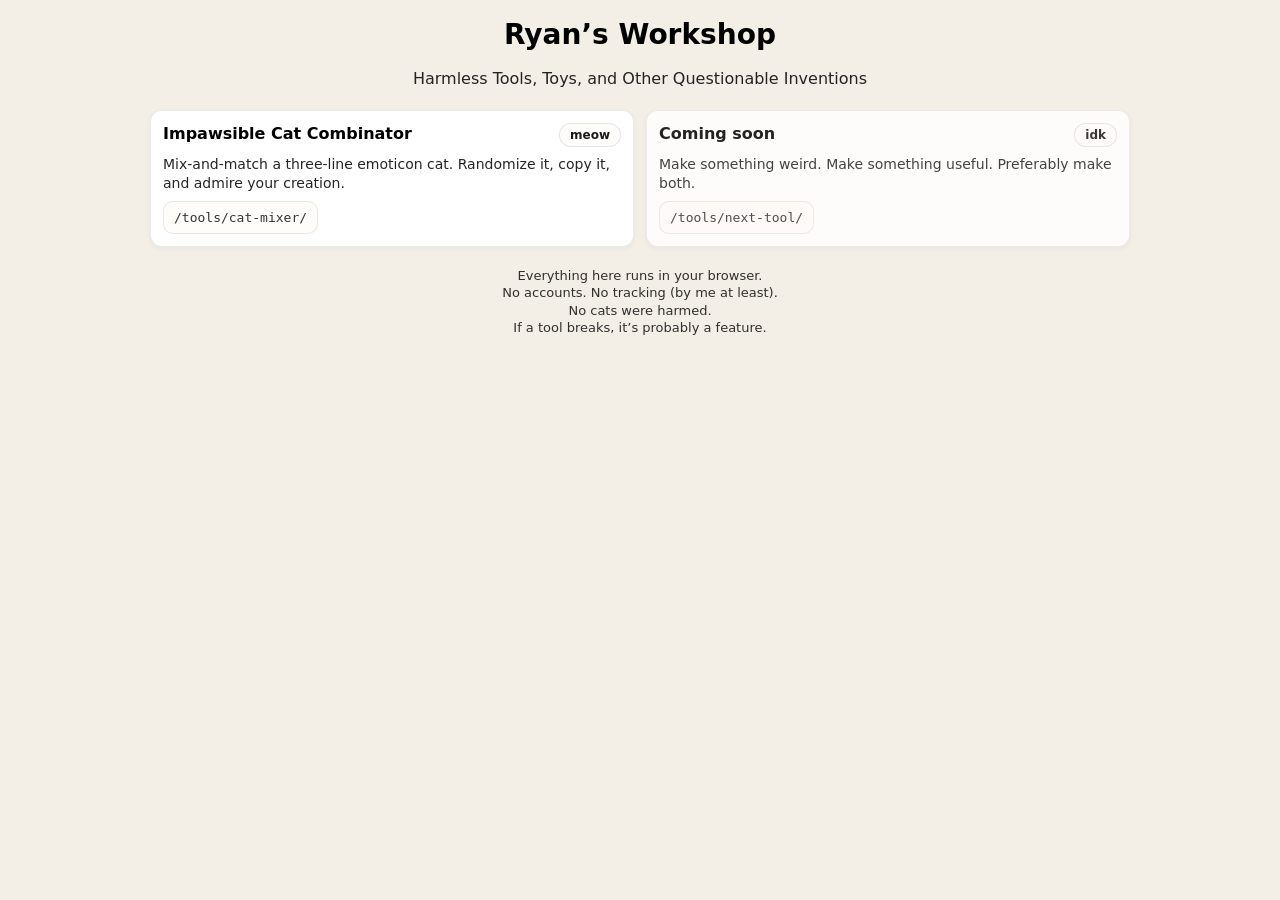
==== index.html @ 5ebf8dc2 "Link favicon in head" ====
<!doctype html>
<html lang="en">
<head>
  <meta charset="utf-8" />
  <link rel="icon" href="/favicon.ico" sizes="any">
<link rel="icon" type="image/png" sizes="32x32" href="/favicon-32x32.png">
<link rel="icon" type="image/png" sizes="16x16" href="/favicon-16x16.png">
  <link rel="manifest" href="/site.webmanifest">
  <meta name="viewport" content="width=device-width,initial-scale=1" />
  <title>Ryan’s Workshop</title>
  <link rel="stylesheet" href="/assets/site.css">
  <style>
  h1 { margin: 0 0 4px 0; font-size: 28px; text-align: center; }
  .subtitle { margin: 0 0 8px 0; opacity: .85; text-align: center; }

  .tools {
    width: 100%;
    display: grid;
    grid-template-columns: 1fr 1fr;
    gap: 12px;
  }

  /* Uses shared .card from site.css; this adds homepage-specific behavior */
  .toolCard {
    text-decoration: none;
    color: inherit;
    display: grid;
    gap: 8px;
    cursor: pointer;
  }

  .toolCard:active { transform: translateY(1px); }

  .toolCard:hover {
    outline: 2px solid rgba(0,0,0,0.06);
  }

  .cardTitle {
    font-size: 16px;
    font-weight: 650;
    margin: 0;
    display: flex;
    align-items: baseline;
    justify-content: space-between;
    gap: 10px;
    flex-wrap: wrap;
  }

  .pill {
    font-size: 12px;
    padding: 4px 10px;
    border-radius: 999px;
    border: 1px solid rgba(0,0,0,0.10);
    background: #fffdfa;
    opacity: .9;
    white-space: nowrap;
  }

  .desc {
    margin: 0;
    opacity: .85;
    line-height: 1.35;
    font-size: 14px;
  }

  .url {
    margin: 0;
    font-family: ui-monospace, SFMono-Regular, Menlo, Consolas, monospace;
    font-size: 13px;
    opacity: .8;
    background: #fffdfa;
    border: 1px solid rgba(0,0,0,0.10);
    border-radius: 10px;
    padding: 8px 10px;
    width: fit-content;
    max-width: 100%;
    overflow: hidden;
    text-overflow: ellipsis;
  }

  .hint {
    font-size: 13px;
    opacity: .8;
    line-height: 1.35;
    text-align: center;
    margin-top: 6px;
  }

  /* Placeholder should not behave like a link */
  .disabled {
    cursor: default;
    opacity: 0.85;
  }
  .disabled:hover { outline: none; }
  .disabled:active { transform: none; }

  /* Phones: stack cards */
  @media (max-width: 720px) {
    h1 { font-size: 24px; }
    .tools { grid-template-columns: 1fr; }
    .hint { font-size: 12px; line-height: 1.25; }
  }

  @media (prefers-reduced-motion: reduce) {
    .toolCard:active { transform: none; }
  }
</style>

</head>
<body>
  <div class="wrap">
    <h1>Ryan’s Workshop</h1>
    <p class="subtitle">Harmless Tools, Toys, and Other Questionable Inventions</p>

    <div class="tools">
      <!-- Tool #1 (Cat Combinator) -->
      <a class="card toolCard" href="/tools/cat-mixer/" aria-label="Open Impawsible Cat Combinator">
        <div class="cardTitle">
          <span>Impawsible Cat Combinator</span>
          <span class="pill">meow</span>
        </div>
        <p class="desc">Mix-and-match a three-line emoticon cat. Randomize it, copy it, and admire your creation.</p>
        <p class="url">/tools/cat-mixer/</p>
      </a>

      <!-- Tool #2 (placeholder) -->
      <div class="card toolCard disabled" role="note" aria-label="Coming soon">
        <div class="cardTitle">
          <span>Coming soon</span>
          <span class="pill">idk</span>
        </div>
        <p class="desc">Make something weird. Make something useful. Preferably make both.</p>
        <p class="url">/tools/next-tool/</p>
      </div>
    </div>

    <div class="hint">
      Everything here runs in your browser.<br/>
      No accounts. No tracking (by me at least).<br/>
      No cats were harmed.<br/>
      If a tool breaks, it’s probably a feature.
    </div>
  </div>
</body>
</html>
---- assets/site.css ----
:root {
  font-family: system-ui, Segoe UI, Roboto, Arial, sans-serif;
}

/* A slightly nicer baseline */
* { box-sizing: border-box; }

body {
  margin: 18px;
  background: #f3efe6; /* warm, easy-on-the-eyes sepia */
}

/* Common centered page container */
.wrap {
  max-width: 980px;
  display: grid;
  gap: 14px;
  margin: 0 auto;
  justify-items: center;
}

/* Default headings (pages can override locally) */
h1 {
  margin: 0 0 10px 0;
  font-size: 28px;
  text-align: center;
}

/* Back-to-home link (you still add the <a> in each page’s HTML) */
.homeLink {
  align-self: flex-start;
  text-decoration: none;
  font-size: 14px;
  opacity: 0.85;
  margin-bottom: 4px;
}
.homeLink:hover { text-decoration: underline; }

/* Reusable soft card styling for tiles/panels */
.card {
  background: #fff;
  border: 1px solid rgba(0,0,0,0.08);
  border-radius: 12px;
  box-shadow: 0 2px 6px rgba(0,0,0,0.04);
  padding: 12px;
}

/* Helpful baseline for code-ish text blocks across tools */
pre, code {
  font-family: ui-monospace, SFMono-Regular, Menlo, Consolas, monospace;
}

/* Mobile-friendly tweaks */
@media (max-width: 720px) {
  body { margin: 10px; }  /* closer to your newer compact layout */
  .wrap { gap: 10px; }
  h1 { font-size: 24px; }
}

/* Optional: reduce motion when user prefers it */
@media (prefers-reduced-motion: reduce) {
  /* put reduced-motion overrides here if you add animations later */
}
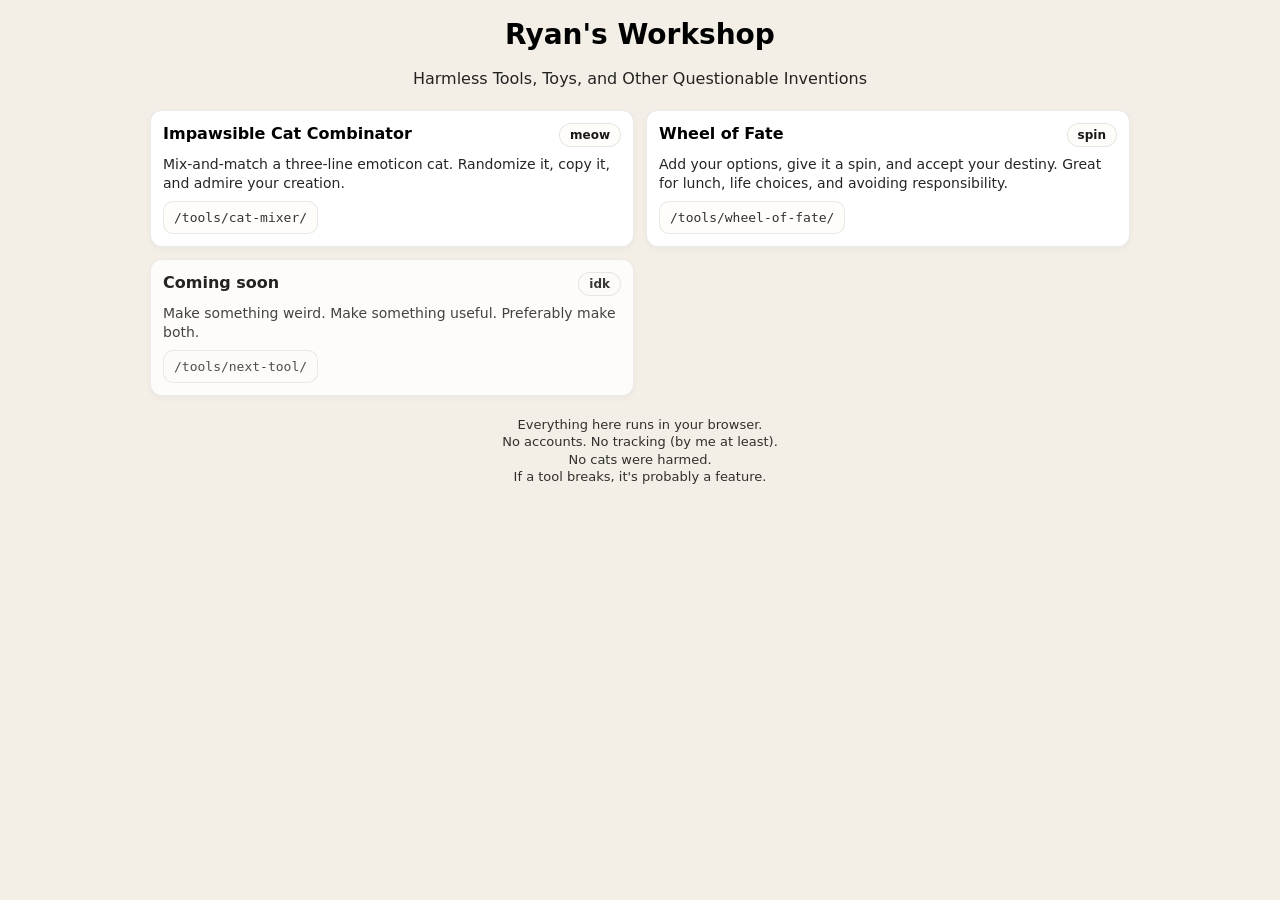
==== commit 179424b6: "Update homepage to include card for wheel of fate" ====
--- a/index.html
+++ b/index.html
@@ -3,23 +3,21 @@
 <head>
   <meta charset="utf-8" />
   <link rel="icon" href="/favicon.ico" sizes="any">
-<link rel="icon" type="image/png" sizes="32x32" href="/favicon-32x32.png">
-<link rel="icon" type="image/png" sizes="16x16" href="/favicon-16x16.png">
+  <link rel="icon" type="image/png" sizes="32x32" href="/favicon-32x32.png">
+  <link rel="icon" type="image/png" sizes="16x16" href="/favicon-16x16.png">
   <link rel="manifest" href="/site.webmanifest">
   <meta name="viewport" content="width=device-width,initial-scale=1" />
-  <title>Ryan’s Workshop</title>
+  <title>Ryan's Workshop</title>
   <link rel="stylesheet" href="/assets/site.css">
   <style>
   h1 { margin: 0 0 4px 0; font-size: 28px; text-align: center; }
   .subtitle { margin: 0 0 8px 0; opacity: .85; text-align: center; }
-
   .tools {
     width: 100%;
     display: grid;
     grid-template-columns: 1fr 1fr;
     gap: 12px;
   }
-
   /* Uses shared .card from site.css; this adds homepage-specific behavior */
   .toolCard {
     text-decoration: none;
@@ -28,13 +26,10 @@
     gap: 8px;
     cursor: pointer;
   }
-
   .toolCard:active { transform: translateY(1px); }
-
   .toolCard:hover {
     outline: 2px solid rgba(0,0,0,0.06);
   }
-
   .cardTitle {
     font-size: 16px;
     font-weight: 650;
@@ -45,7 +40,6 @@
     gap: 10px;
     flex-wrap: wrap;
   }
-
   .pill {
     font-size: 12px;
     padding: 4px 10px;
@@ -55,14 +49,12 @@
     opacity: .9;
     white-space: nowrap;
   }
-
   .desc {
     margin: 0;
     opacity: .85;
     line-height: 1.35;
     font-size: 14px;
   }
-
   .url {
     margin: 0;
     font-family: ui-monospace, SFMono-Regular, Menlo, Consolas, monospace;
@@ -77,7 +69,6 @@
     overflow: hidden;
     text-overflow: ellipsis;
   }
-
   .hint {
     font-size: 13px;
     opacity: .8;
@@ -85,7 +76,6 @@
     text-align: center;
     margin-top: 6px;
   }
-
   /* Placeholder should not behave like a link */
   .disabled {
     cursor: default;
@@ -93,26 +83,23 @@
   }
   .disabled:hover { outline: none; }
   .disabled:active { transform: none; }
-
   /* Phones: stack cards */
   @media (max-width: 720px) {
     h1 { font-size: 24px; }
     .tools { grid-template-columns: 1fr; }
     .hint { font-size: 12px; line-height: 1.25; }
   }
-
   @media (prefers-reduced-motion: reduce) {
     .toolCard:active { transform: none; }
   }
 </style>
-
 </head>
 <body>
   <div class="wrap">
-    <h1>Ryan’s Workshop</h1>
+    <h1>Ryan's Workshop</h1>
     <p class="subtitle">Harmless Tools, Toys, and Other Questionable Inventions</p>
+    <div class="tools">
 
-    <div class="tools">
       <!-- Tool #1 (Cat Combinator) -->
       <a class="card toolCard" href="/tools/cat-mixer/" aria-label="Open Impawsible Cat Combinator">
         <div class="cardTitle">
@@ -123,7 +110,17 @@
         <p class="url">/tools/cat-mixer/</p>
       </a>
 
-      <!-- Tool #2 (placeholder) -->
+      <!-- Tool #2 (Wheel of Fate) -->
+      <a class="card toolCard" href="/tools/wheel-of-fate/" aria-label="Open Wheel of Fate">
+        <div class="cardTitle">
+          <span>Wheel of Fate</span>
+          <span class="pill">spin</span>
+        </div>
+        <p class="desc">Add your options, give it a spin, and accept your destiny. Great for lunch, life choices, and avoiding responsibility.</p>
+        <p class="url">/tools/wheel-of-fate/</p>
+      </a>
+
+      <!-- Tool #3 (placeholder) -->
       <div class="card toolCard disabled" role="note" aria-label="Coming soon">
         <div class="cardTitle">
           <span>Coming soon</span>
@@ -132,16 +129,14 @@
         <p class="desc">Make something weird. Make something useful. Preferably make both.</p>
         <p class="url">/tools/next-tool/</p>
       </div>
+
     </div>
-
     <div class="hint">
       Everything here runs in your browser.<br/>
       No accounts. No tracking (by me at least).<br/>
       No cats were harmed.<br/>
-      If a tool breaks, it’s probably a feature.
+      If a tool breaks, it's probably a feature.
     </div>
   </div>
 </body>
 </html>
-
-
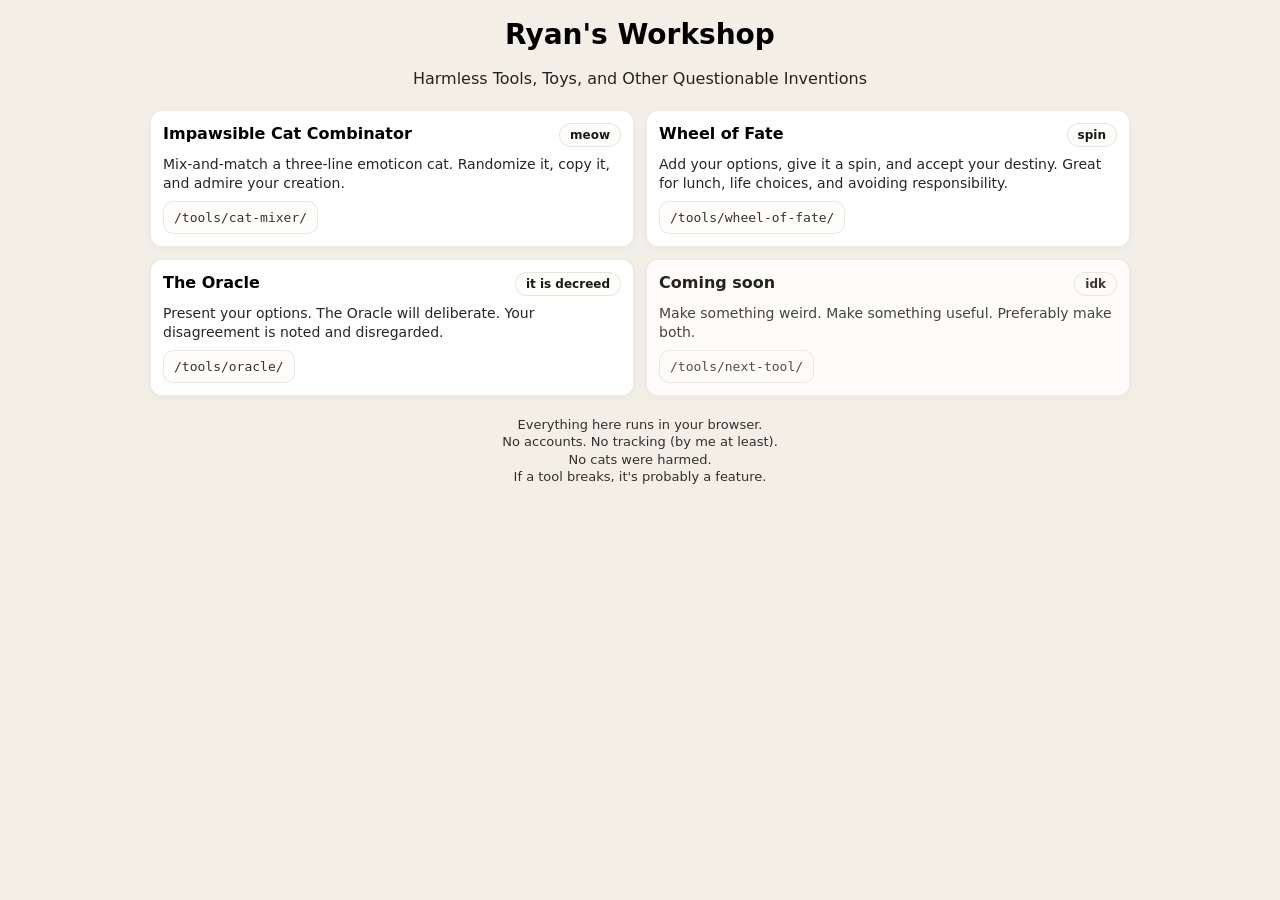
==== commit 410c9c55: "Update homepage to include Oracle card" ====
--- a/index.html
+++ b/index.html
@@ -120,7 +120,17 @@
         <p class="url">/tools/wheel-of-fate/</p>
       </a>
 
-      <!-- Tool #3 (placeholder) -->
+      <!-- Tool #3 (The Oracle) -->
+      <a class="card toolCard" href="/tools/oracle/" aria-label="Open The Oracle">
+        <div class="cardTitle">
+          <span>The Oracle</span>
+          <span class="pill">it is decreed</span>
+        </div>
+        <p class="desc">Present your options. The Oracle will deliberate. Your disagreement is noted and disregarded.</p>
+        <p class="url">/tools/oracle/</p>
+      </a>
+
+      <!-- Tool #4 (placeholder) -->
       <div class="card toolCard disabled" role="note" aria-label="Coming soon">
         <div class="cardTitle">
           <span>Coming soon</span>
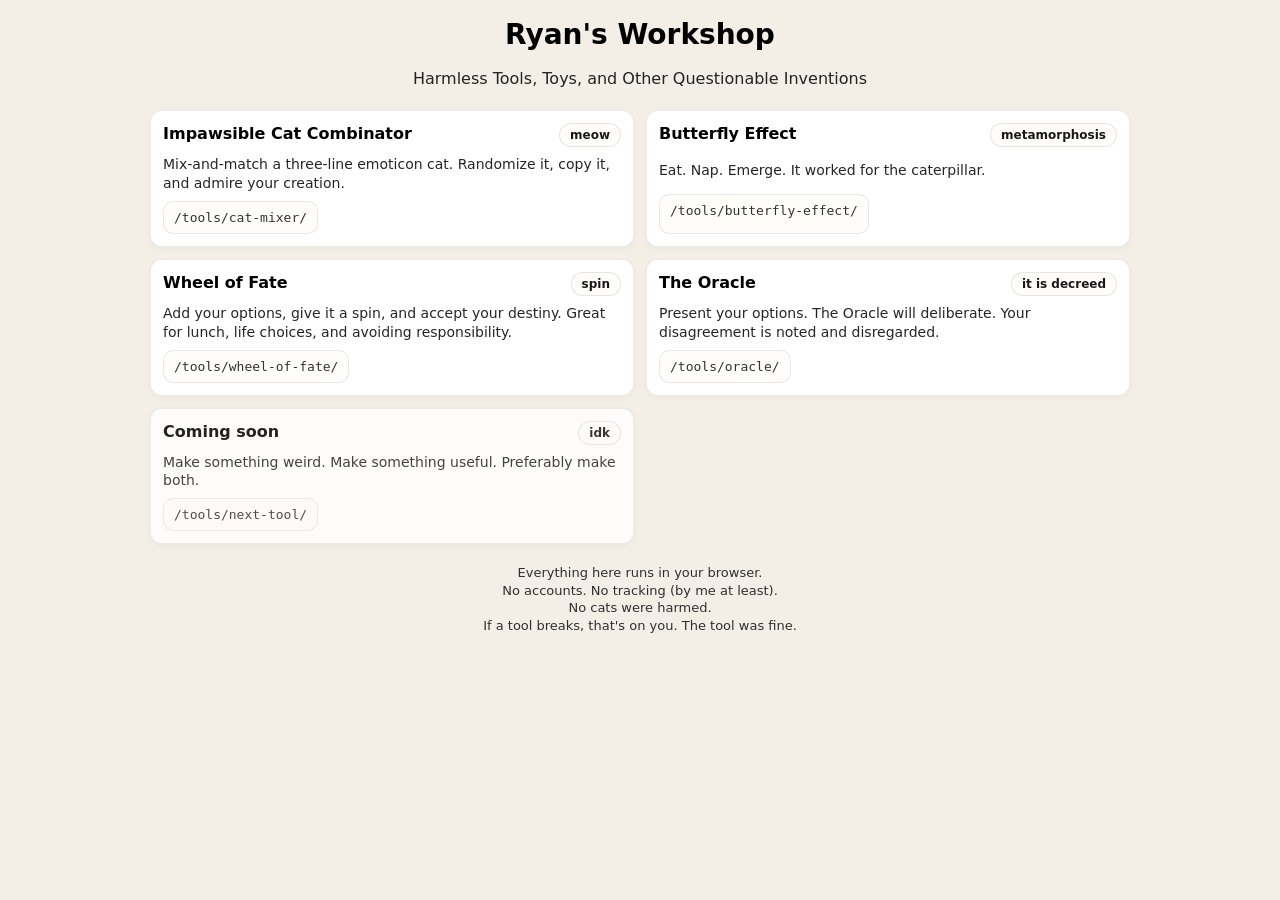
==== commit 7d75d7d5: "Addition of butterfly effect card" ====
--- a/index.html
+++ b/index.html
@@ -18,7 +18,6 @@
     grid-template-columns: 1fr 1fr;
     gap: 12px;
   }
-  /* Uses shared .card from site.css; this adds homepage-specific behavior */
   .toolCard {
     text-decoration: none;
     color: inherit;
@@ -27,9 +26,7 @@
     cursor: pointer;
   }
   .toolCard:active { transform: translateY(1px); }
-  .toolCard:hover {
-    outline: 2px solid rgba(0,0,0,0.06);
-  }
+  .toolCard:hover { outline: 2px solid rgba(0,0,0,0.06); }
   .cardTitle {
     font-size: 16px;
     font-weight: 650;
@@ -76,14 +73,12 @@
     text-align: center;
     margin-top: 6px;
   }
-  /* Placeholder should not behave like a link */
   .disabled {
     cursor: default;
     opacity: 0.85;
   }
   .disabled:hover { outline: none; }
   .disabled:active { transform: none; }
-  /* Phones: stack cards */
   @media (max-width: 720px) {
     h1 { font-size: 24px; }
     .tools { grid-template-columns: 1fr; }
@@ -92,7 +87,7 @@
   @media (prefers-reduced-motion: reduce) {
     .toolCard:active { transform: none; }
   }
-</style>
+  </style>
 </head>
 <body>
   <div class="wrap">
@@ -110,7 +105,17 @@
         <p class="url">/tools/cat-mixer/</p>
       </a>
 
-      <!-- Tool #2 (Wheel of Fate) -->
+      <!-- Tool #2 (Butterfly Effect) -->
+      <a class="card toolCard" href="/tools/butterfly-effect/" aria-label="Open Butterfly Effect">
+        <div class="cardTitle">
+          <span>Butterfly Effect</span>
+          <span class="pill">metamorphosis</span>
+        </div>
+        <p class="desc">Eat. Nap. Emerge. It worked for the caterpillar.</p>
+        <p class="url">/tools/butterfly-effect/</p>
+      </a>
+
+      <!-- Tool #3 (Wheel of Fate) -->
       <a class="card toolCard" href="/tools/wheel-of-fate/" aria-label="Open Wheel of Fate">
         <div class="cardTitle">
           <span>Wheel of Fate</span>
@@ -120,7 +125,7 @@
         <p class="url">/tools/wheel-of-fate/</p>
       </a>
 
-      <!-- Tool #3 (The Oracle) -->
+      <!-- Tool #4 (The Oracle) -->
       <a class="card toolCard" href="/tools/oracle/" aria-label="Open The Oracle">
         <div class="cardTitle">
           <span>The Oracle</span>
@@ -130,7 +135,7 @@
         <p class="url">/tools/oracle/</p>
       </a>
 
-      <!-- Tool #4 (placeholder) -->
+      <!-- Tool #5 (placeholder) -->
       <div class="card toolCard disabled" role="note" aria-label="Coming soon">
         <div class="cardTitle">
           <span>Coming soon</span>
@@ -145,7 +150,7 @@
       Everything here runs in your browser.<br/>
       No accounts. No tracking (by me at least).<br/>
       No cats were harmed.<br/>
-      If a tool breaks, it's probably a feature.
+      If a tool breaks, that's on you. The tool was fine.
     </div>
   </div>
 </body>
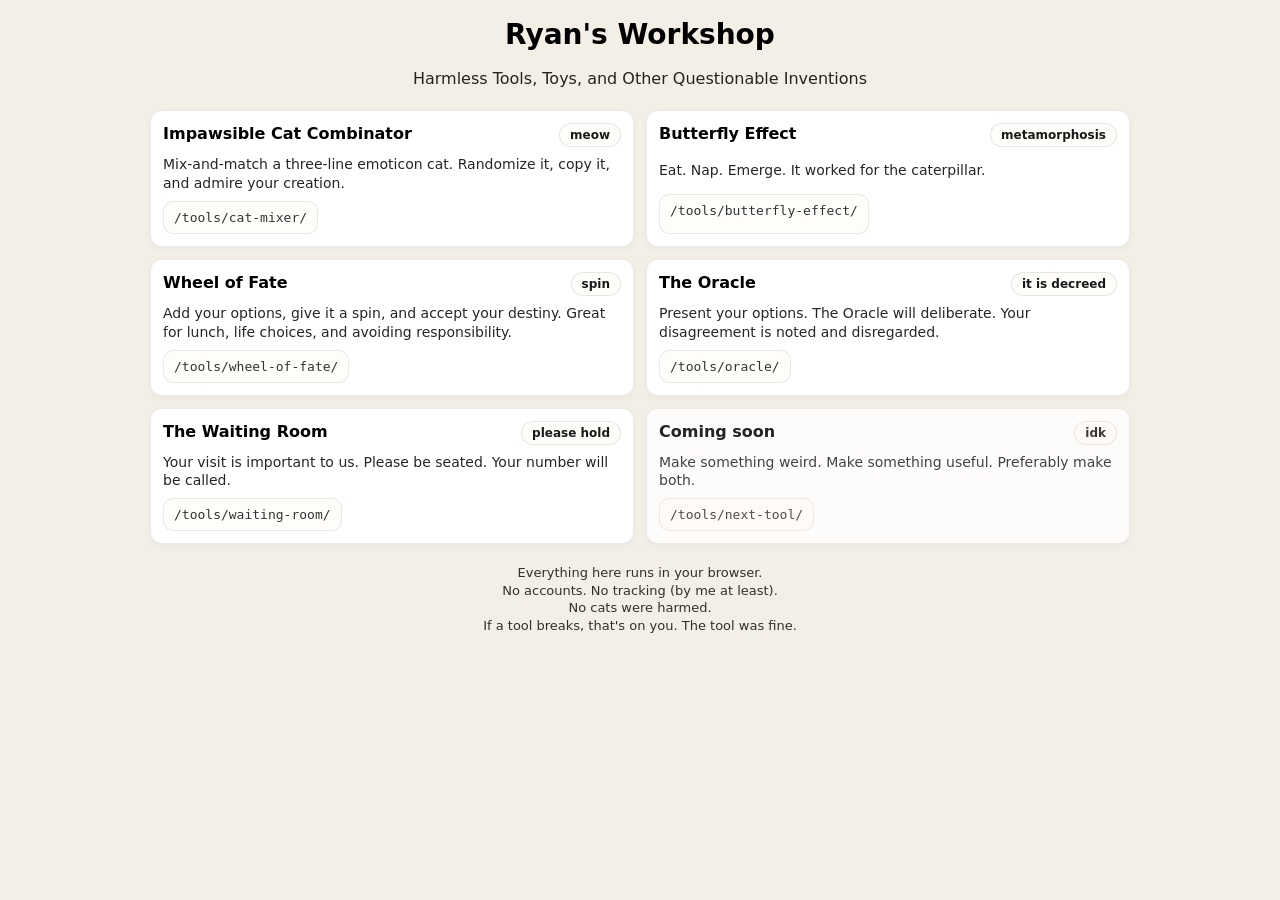
==== commit 4b41c582: "Addition of waiting room card" ====
--- a/index.html
+++ b/index.html
@@ -135,7 +135,17 @@
         <p class="url">/tools/oracle/</p>
       </a>
 
-      <!-- Tool #5 (placeholder) -->
+      <!-- Tool #5 (The Waiting Room) -->
+      <a class="card toolCard" href="/tools/waiting-room/" aria-label="Open The Waiting Room">
+        <div class="cardTitle">
+          <span>The Waiting Room</span>
+          <span class="pill">please hold</span>
+        </div>
+        <p class="desc">Your visit is important to us. Please be seated. Your number will be called.</p>
+        <p class="url">/tools/waiting-room/</p>
+      </a>
+
+      <!-- Tool #6 (placeholder) -->
       <div class="card toolCard disabled" role="note" aria-label="Coming soon">
         <div class="cardTitle">
           <span>Coming soon</span>
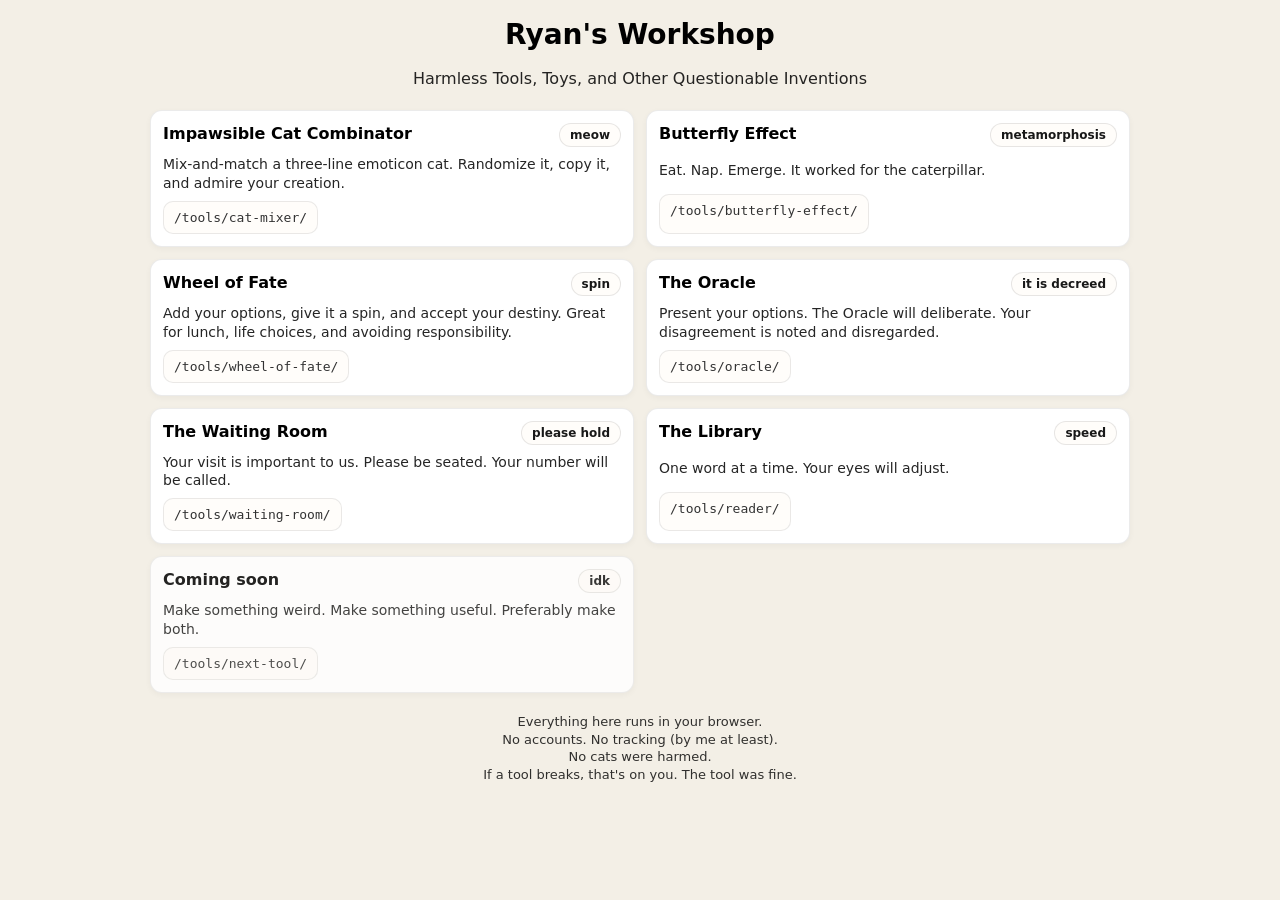
==== commit c1160835: "Update to include card for The Library" ====
--- a/index.html
+++ b/index.html
@@ -145,7 +145,17 @@
         <p class="url">/tools/waiting-room/</p>
       </a>
 
-      <!-- Tool #6 (placeholder) -->
+      <!-- Tool #6 (The Library / Speed Reader) -->
+      <a class="card toolCard" href="/tools/reader/" aria-label="Open The Library">
+        <div class="cardTitle">
+          <span>The Library</span>
+          <span class="pill">speed</span>
+        </div>
+        <p class="desc">One word at a time. Your eyes will adjust.</p>
+        <p class="url">/tools/reader/</p>
+      </a>
+
+      <!-- Tool #7 (placeholder) -->
       <div class="card toolCard disabled" role="note" aria-label="Coming soon">
         <div class="cardTitle">
           <span>Coming soon</span>
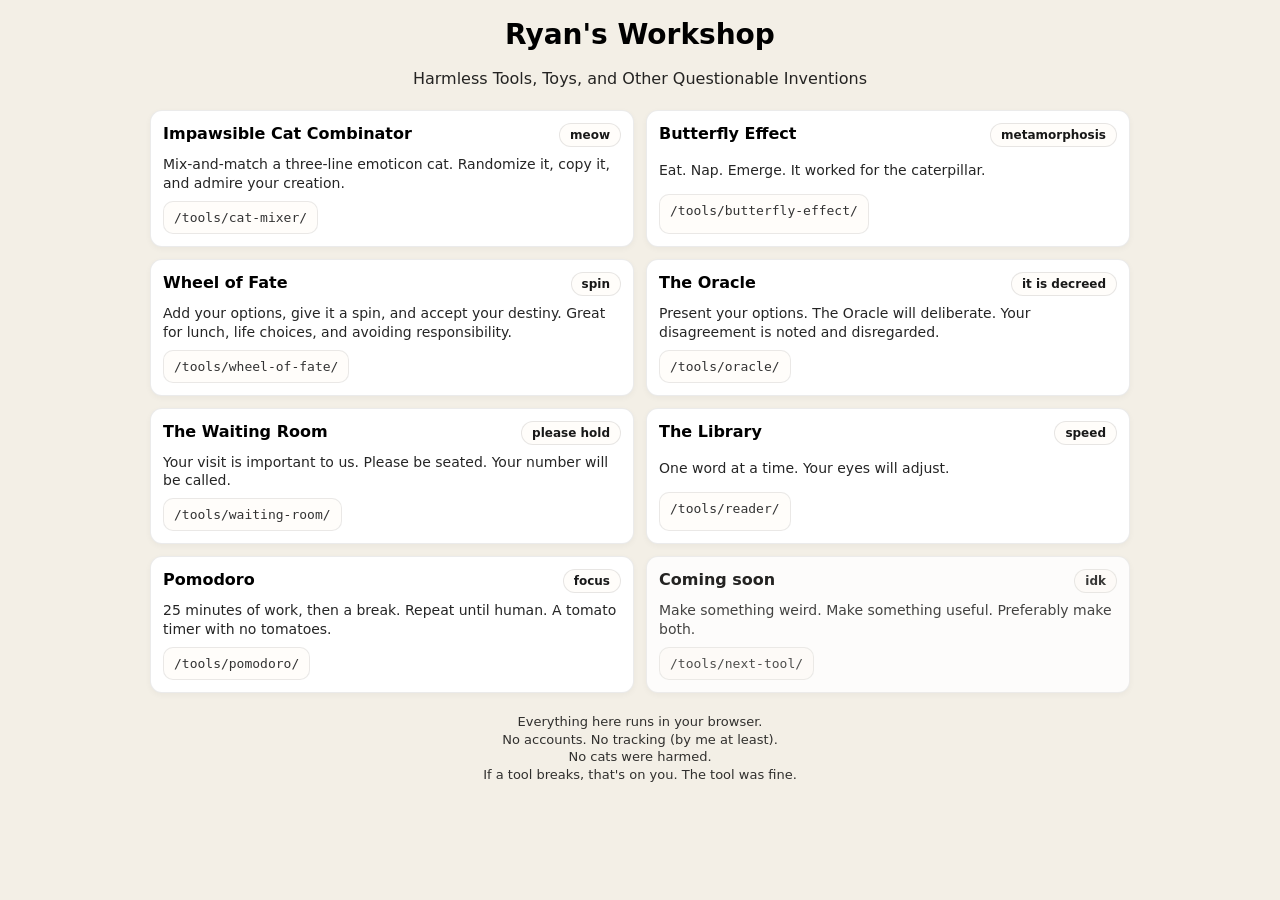
==== commit d07c2d0e: "Update index - add pomodoro card.html" ====
--- a/index.html
+++ b/index.html
@@ -155,7 +155,17 @@
         <p class="url">/tools/reader/</p>
       </a>
 
-      <!-- Tool #7 (placeholder) -->
+      <!-- Tool#7 (Pomodoro) -->
+      <a class="card toolCard" href="/tools/pomodoro/" aria-label="Open Pomodoro">
+        <div class="cardTitle">
+          <span>Pomodoro</span>
+          <span class="pill">focus</span>
+        </div>
+        <p class="desc">25 minutes of work, then a break. Repeat until human. A tomato timer with no tomatoes.</p>
+        <p class="url">/tools/pomodoro/</p>
+      </a>
+
+      <!-- Tool #8 (placeholder) -->
       <div class="card toolCard disabled" role="note" aria-label="Coming soon">
         <div class="cardTitle">
           <span>Coming soon</span>
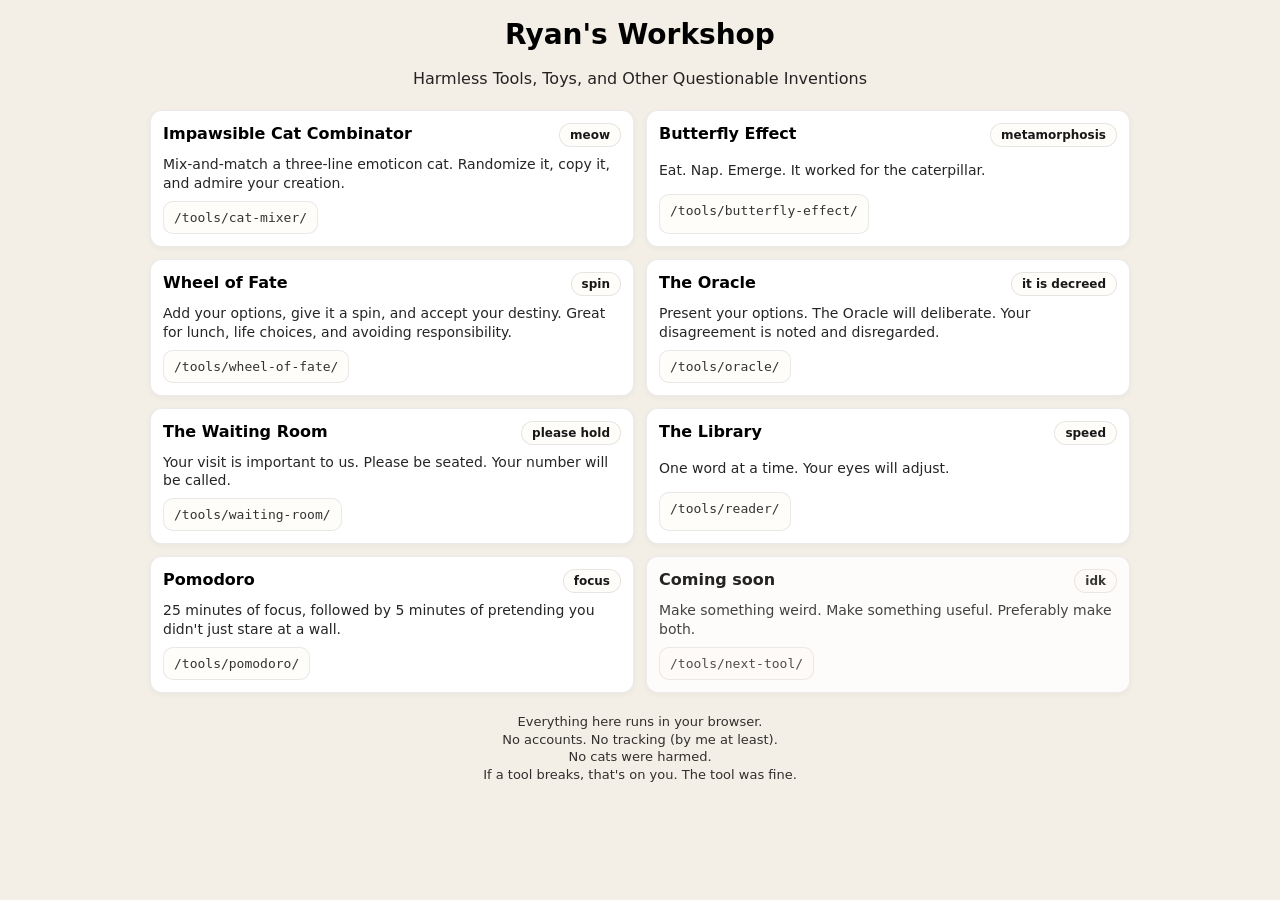
==== commit 65709ce2: "Update pomodoro card description" ====
--- a/index.html
+++ b/index.html
@@ -161,7 +161,7 @@
           <span>Pomodoro</span>
           <span class="pill">focus</span>
         </div>
-        <p class="desc">25 minutes of work, then a break. Repeat until human. A tomato timer with no tomatoes.</p>
+        <p class="desc">25 minutes of focus, followed by 5 minutes of pretending you didn't just stare at a wall.</p>
         <p class="url">/tools/pomodoro/</p>
       </a>
 
